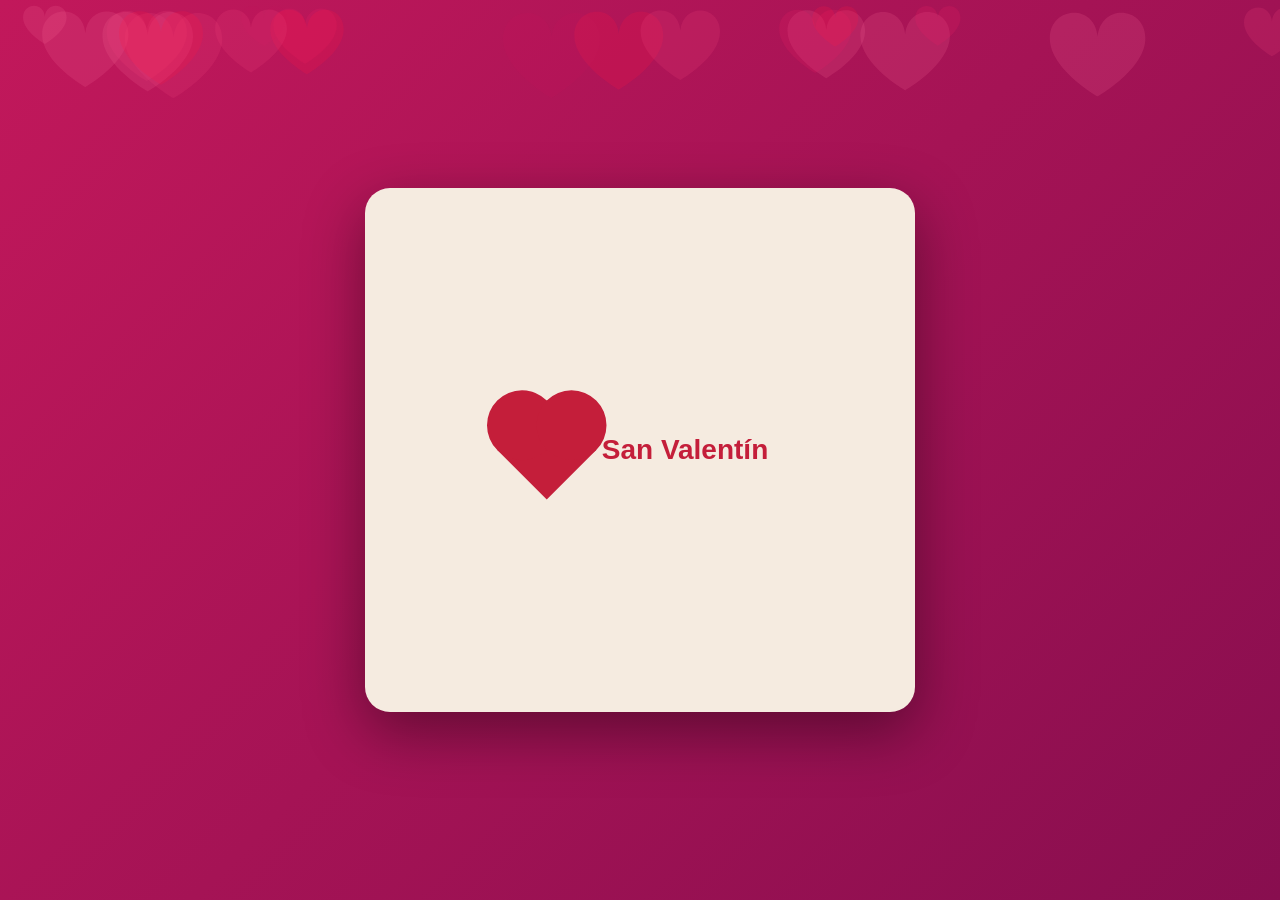
==== index.html @ b532ba20 "Add 3D scene: RegaloIzana.html" ====
<!DOCTYPE html>
<html lang="es">
<head>
    <meta charset="UTF-8">
    <meta name="viewport" content="width=device-width, initial-scale=1.0">
    <title>Para el amor de mi vida ❤️</title>
    <style>
        * {
            margin: 0;
            padding: 0;
            box-sizing: border-box;
        }

        body {
            font-family: 'Arial', sans-serif;
            background: linear-gradient(135deg, #c2185b 0%, #880e4f 100%);
            min-height: 100vh;
            display: flex;
            justify-content: center;
            align-items: center;
            overflow: hidden;
            position: relative;
        }

        /* Fondo con corazones flotantes */
        .background-hearts {
            position: fixed;
            top: 0;
            left: 0;
            width: 100%;
            height: 100%;
            pointer-events: none;
            z-index: 0;
            overflow: hidden;
        }

        .bg-heart {
            position: absolute;
            opacity: 0.2;
            animation: floatHeart 12s infinite ease-in-out;
        }

        @keyframes floatHeart {
            0% {
                transform: translateY(100vh) scale(0.5) rotate(0deg);
                opacity: 0;
            }
            10% {
                opacity: 0.2;
            }
            90% {
                opacity: 0.2;
            }
            100% {
                transform: translateY(-100px) scale(1.2) rotate(360deg);
                opacity: 0;
            }
        }

        .container {
            background: #f5ebe0;
            border-radius: 25px;
            padding: 40px;
            max-width: 550px;
            width: 90%;
            min-height: 500px;
            box-shadow: 0 20px 60px rgba(0, 0, 0, 0.4);
            position: relative;
            z-index: 1;
            display: flex;
            flex-direction: column;
        }

        /* Botón de inicio - HORIZONTAL con corazón de pie */
        .start-button {
            position: absolute;
            top: 50%;
            left: 50%;
            transform: translate(-50%, -50%);
            display: flex;
            flex-direction: row;
            align-items: center;
            gap: 20px;
            cursor: pointer;
            transition: all 0.3s ease;
            z-index: 10;
        }

        .start-button:hover {
            transform: translate(-50%, -50%) scale(1.1);
        }

        .start-button.hidden {
            opacity: 0;
            pointer-events: none;
            transform: translate(-50%, -50%) scale(0);
        }

        .start-heart {
            width: 70px;
            height: 70px;
            background: #c41e3a;
            position: relative;
            transform: rotate(45deg);
            animation: pulse 1.5s ease-in-out infinite;
        }

        .start-heart::before,
        .start-heart::after {
            content: "";
            width: 70px;
            height: 70px;
            background: #c41e3a;
            border-radius: 50%;
            position: absolute;
        }

        .start-heart::before {
            left: -35px;
        }

        .start-heart::after {
            top: -35px;
        }

        @keyframes pulse {
            0%, 100% {
                transform: rotate(45deg) scale(1);
            }
            50% {
                transform: rotate(45deg) scale(1.15);
            }
        }

        .start-text {
            font-size: 28px;
            color: #c41e3a;
            font-weight: bold;
            text-align: center;
        }

        /* Responsive para móviles */
        @media (max-width: 600px) {
            .container {
                padding: 30px 20px;
                min-height: 450px;
            }

            /* En móvil, poner el botón en vertical */
            .start-button {
                flex-direction: column;
                gap: 15px;
            }

            .start-heart {
                width: 60px;
                height: 60px;
            }

            .start-heart::before,
            .start-heart::after {
                width: 60px;
                height: 60px;
            }

            .start-heart::before {
                left: -30px;
            }

            .start-heart::after {
                top: -30px;
            }

            .start-text {
                font-size: 24px;
            }
        }

        /* Para pantallas muy pequeñas */
        @media (max-width: 400px) {
            .start-heart {
                width: 50px;
                height: 50px;
            }

            .start-heart::before,
            .start-heart::after {
                width: 50px;
                height: 50px;
            }

            .start-heart::before {
                left: -25px;
            }

            .start-heart::after {
                top: -25px;
            }

            .start-text {
                font-size: 22px;
            }
        }

        /* Contenido principal */
        .content {
            opacity: 0;
            pointer-events: none;
            transition: opacity 0.5s ease;
        }

        .content.visible {
            opacity: 1;
            pointer-events: auto;
        }

        .title {
            font-size: 20px;
            color: #5a4a42;
            margin-bottom: 15px;
            font-weight: normal;
            opacity: 0;
        }

        .title.show {
            animation: fadeIn 0.6s ease-in forwards;
        }

        .message-top {
            font-size: 15px;
            color: #5a4a42;
            line-height: 1.7;
            margin-bottom: 20px;
            min-height: 65px;
            opacity: 0;
        }

        .message-top.show {
            animation: fadeIn 0.6s ease-in forwards;
        }

        .typing-text-top {
            display: inline;
        }

        .tree-container {
            position: relative;
            width: 100%;
            height: 280px;
            display: flex;
            justify-content: center;
            align-items: flex-end;
            margin-bottom: 20px;
        }

        @media (max-width: 600px) {
            .tree-container {
                height: 240px;
            }
        }

        .trunk {
            width: 30px;
            height: 0;
            background: linear-gradient(to bottom, #8b6f47, #6b4423, #4a2f1a);
            position: absolute;
            bottom: 0;
            left: 50%;
            transform: translateX(-50%);
            border-radius: 0 0 3px 3px;
            clip-path: polygon(35% 0%, 65% 0%, 100% 100%, 0% 100%);
        }

        .trunk.grow {
            animation: growTrunk 2s ease-out forwards;
        }

        @keyframes growTrunk {
            0% {
                height: 0;
                width: 30px;
            }
            100% {
                height: 90px;
                width: 30px;
            }
        }

        .heart-tree {
            position: absolute;
            bottom: 90px;
            left: 50%;
            transform: translateX(-50%);
            width: 260px;
            height: 210px;
        }

        @media (max-width: 600px) {
            .heart-tree {
                width: 220px;
                height: 180px;
                bottom: 70px;
            }

            .trunk.grow {
                animation: growTrunkMobile 2s ease-out forwards;
            }

            @keyframes growTrunkMobile {
                0% {
                    height: 0;
                    width: 25px;
                }
                100% {
                    height: 70px;
                    width: 25px;
                }
            }
        }

        .heart {
            position: absolute;
            width: 8px;
            height: 8px;
            transform: rotate(-45deg);
            opacity: 0;
            border-radius: 1px;
        }

        .heart::before,
        .heart::after {
            content: "";
            position: absolute;
            width: 8px;
            height: 8px;
            border-radius: 50%;
        }

        .heart::before {
            left: -4px;
        }

        .heart::after {
            top: -4px;
        }

        .heart.pop {
            animation: popIn 0.3s cubic-bezier(0.175, 0.885, 0.32, 1.5) forwards;
        }

        @keyframes popIn {
            0% {
                opacity: 0;
                transform: rotate(-45deg) scale(0);
            }
            70% {
                transform: rotate(-45deg) scale(1.3);
            }
            100% {
                opacity: 1;
                transform: rotate(-45deg) scale(1);
            }
        }

        .falling-heart {
            animation: fall 3s cubic-bezier(0.25, 0.46, 0.45, 0.94) forwards, 
                       swing 2s cubic-bezier(0.42, 0, 0.58, 1) infinite,
                       rotate 3s linear infinite;
            pointer-events: none;
            z-index: 5;
        }

        @keyframes fall {
            0% {
                opacity: 1;
                transform: translateY(0) translateX(0);
            }
            100% {
                transform: translateY(350px) translateX(-50px);
                opacity: 0;
            }
        }

        @keyframes swing {
            0%, 100% {
                transform: translateX(-10px);
            }
            50% {
                transform: translateX(35px);
            }
        }

        @keyframes rotate {
            0% {
                transform: rotate(-45deg);
            }
            100% {
                transform: rotate(315deg);
            }
        }

        .counter {
            font-size: 14px;
            color: #5a4a42;
            margin: 10px 0 0 0;
            line-height: 1.5;
            opacity: 0;
        }

        .counter.show {
            animation: fadeIn 0.6s ease-in forwards;
        }

        .counter-time {
            font-weight: normal;
            display: block;
        }

        .ground {
            position: absolute;
            bottom: 0;
            left: 0;
            right: 0;
            height: 2px;
            background: #5a4a42;
        }

        .cursor {
            display: inline-block;
            width: 2px;
            height: 1em;
            background: #5a4a42;
            margin-left: 2px;
            animation: blink 0.8s infinite;
        }

        @keyframes blink {
            0%, 49% {
                opacity: 1;
            }
            50%, 100% {
                opacity: 0;
            }
        }

        @keyframes fadeIn {
            from {
                opacity: 0;
            }
            to {
                opacity: 1;
            }
        }
    </style>
</head>
<body>
    <div class="background-hearts" id="bgHearts"></div>
    
    <div class="container">
        <!-- Botón de inicio -->
        <div class="start-button" id="startButton">
            <div class="start-heart"></div>
            <div class="start-text">San Valentín</div>
        </div>

        <!-- Contenido principal -->
        <div class="content" id="mainContent">
            <div class="title" id="title">Para el amor de mi vida:</div>
            
            <div class="message-top" id="messageTop">
                <span class="typing-text-top" id="typingTextTop"></span>
            </div>
            
            <div class="tree-container">
                <div class="trunk" id="trunk"></div>
                <div class="heart-tree" id="heartTree"></div>
                <div class="ground"></div>
            </div>

            <div class="counter" id="counter">
                Mi amor por ti comenzó hace...<br>
                <span class="counter-time" id="timeCounter"></span>
            </div>
        </div>
    </div>

    <script>
        let animationStarted = false;

        // Botón de inicio
        document.getElementById('startButton').addEventListener('click', function() {
            this.classList.add('hidden');
            document.getElementById('mainContent').classList.add('visible');
            
            if (!animationStarted) {
                animationStarted = true;
                setTimeout(() => {
                    startAllAnimations();
                }, 500);
            }
        });

        // Crear corazones de fondo
        function createBackgroundHearts() {
            const container = document.getElementById('bgHearts');
            const colors = ['#ff1744', '#f06292', '#ec407a', '#e91e63', '#c2185b'];
            
            for (let i = 0; i < 20; i++) {
                const heart = document.createElementNS('http://www.w3.org/2000/svg', 'svg');
                heart.setAttribute('viewBox', '0 0 32 32');
                heart.setAttribute('class', 'bg-heart');
                heart.style.width = Math.random() * 80 + 40 + 'px';
                heart.style.left = Math.random() * 100 + '%';
                heart.style.animationDelay = Math.random() * 12 + 's';
                heart.style.animationDuration = Math.random() * 8 + 8 + 's';
                
                const path = document.createElementNS('http://www.w3.org/2000/svg', 'path');
                path.setAttribute('d', 'M16,28.261c0,0-14-7.926-14-17.046c0-9.356,13.159-10.399,14-0.454c1.011-9.938,14-8.903,14,0.454C30,20.335,16,28.261,16,28.261z');
                path.setAttribute('fill', colors[Math.floor(Math.random() * colors.length)]);
                
                heart.appendChild(path);
                container.appendChild(heart);
            }
        }

        // Colores variados para los corazones
        const heartColors = [
            '#d32f2f', '#e53935', '#f44336', '#ef5350', '#e57373',
            '#c62828', '#b71c1c', '#ff1744', '#ff5252', '#ff8a80',
            '#d81b60', '#c2185b', '#ad1457', '#880e4f', '#e91e63',
            '#f06292', '#f48fb1', '#ff4081', '#ff80ab', '#ec407a',
            '#f50057', '#c51162', '#ff6b9d', '#ff8fab', '#ffa7c4'
        ];

        // Generar posiciones para formar un corazón denso y perfecto
        function generateHeartPositions() {
            const positions = [];
            const isMobile = window.innerWidth <= 600;
            const centerX = isMobile ? 110 : 130;
            const centerY = isMobile ? 100 : 120;
            const scale = isMobile ? 4.5 : 5.5;
            
            // Generar corazones en forma de corazón matemático - TRIPLE DENSIDAD
            for (let angle = 0; angle < Math.PI * 2; angle += 0.05) {
                const t = angle;
                const x = 16 * Math.pow(Math.sin(t), 3);
                const y = -(13 * Math.cos(t) - 5 * Math.cos(2*t) - 2 * Math.cos(3*t) - Math.cos(4*t));
                
                positions.push({
                    x: centerX + x * scale,
                    y: centerY + y * scale
                });
                
                positions.push({
                    x: centerX + x * scale + (Math.random() - 0.5) * 6,
                    y: centerY + y * scale + (Math.random() - 0.5) * 6
                });
                
                positions.push({
                    x: centerX + x * scale + (Math.random() - 0.5) * 10,
                    y: centerY + y * scale + (Math.random() - 0.5) * 10
                });
            }
            
            const gridStep = isMobile ? 4.5 : 4;
            const rangeY = isMobile ? [-65, 80] : [-75, 90];
            const rangeX = isMobile ? [-75, 75] : [-85, 85];
            
            // Rellenar COMPLETAMENTE el interior del corazón
            for (let y = rangeY[0]; y < rangeY[1]; y += gridStep) {
                for (let x = rangeX[0]; x < rangeX[1]; x += gridStep) {
                    const t = Math.atan2(-y, x);
                    const hx = 16 * Math.pow(Math.sin(t), 3);
                    const hy = -(13 * Math.cos(t) - 5 * Math.cos(2*t) - 2 * Math.cos(3*t) - Math.cos(4*t));
                    const dist = Math.sqrt(Math.pow(x - hx * scale, 2) + Math.pow(y - hy * scale, 2));
                    
                    if (dist < 15) {
                        positions.push({
                            x: centerX + x,
                            y: centerY + y
                        });
                        
                        if (Math.random() > 0.4) {
                            positions.push({
                                x: centerX + x + (Math.random() - 0.5) * 3,
                                y: centerY + y + (Math.random() - 0.5) * 3
                            });
                        }
                    }
                }
            }
            
            // Capa adicional para eliminar espacios blancos
            const extraRangeY = isMobile ? [-60, 75] : [-70, 85];
            const extraRangeX = isMobile ? [-70, 70] : [-80, 80];
            
            for (let y = extraRangeY[0]; y < extraRangeY[1]; y += 5) {
                for (let x = extraRangeX[0]; x < extraRangeX[1]; x += 5) {
                    const t = Math.atan2(-y, x);
                    const hx = 16 * Math.pow(Math.sin(t), 3);
                    const hy = -(13 * Math.cos(t) - 5 * Math.cos(2*t) - 2 * Math.cos(3*t) - Math.cos(4*t));
                    const dist = Math.sqrt(Math.pow(x - hx * scale, 2) + Math.pow(y - hy * scale, 2));
                    
                    if (dist < 12) {
                        positions.push({
                            x: centerX + x + Math.random() * 2,
                            y: centerY + y + Math.random() * 2
                        });
                    }
                }
            }
            
            return positions;
        }

        // Crear el árbol de corazones
        function createHeartTree() {
            const tree = document.getElementById('heartTree');
            const hearts = [];
            const positions = generateHeartPositions();

            positions.forEach((pos, index) => {
                setTimeout(() => {
                    const heart = document.createElement('div');
                    heart.className = 'heart pop';
                    const color = heartColors[Math.floor(Math.random() * heartColors.length)];
                    heart.style.left = pos.x + 'px';
                    heart.style.top = pos.y + 'px';
                    heart.style.background = color;
                    
                    const styleId = 'heart-style-' + index;
                    const style = document.createElement('style');
                    style.id = styleId;
                    style.textContent = `
                        .heart:nth-child(${index + 1})::before,
                        .heart:nth-child(${index + 1})::after {
                            background: ${color};
                        }
                    `;
                    document.head.appendChild(style);
                    
                    tree.appendChild(heart);
                    hearts.push({ element: heart, color: color, x: pos.x, y: pos.y });
                }, 2000 + (index * 2));
            });

            // Hacer que los corazones caigan - MÁS FRECUENTE Y FLUIDO
            setTimeout(() => {
                setInterval(() => {
                    if (hearts.length > 0) {
                        const numFalling = Math.floor(Math.random() * 2) + 2;
                        
                        for (let i = 0; i < numFalling; i++) {
                            const randomIndex = Math.floor(Math.random() * hearts.length);
                            const originalHeart = hearts[randomIndex];
                            
                            const fallingHeart = document.createElement('div');
                            fallingHeart.className = 'heart falling-heart';
                            fallingHeart.style.left = originalHeart.x + 'px';
                            fallingHeart.style.top = originalHeart.y + 'px';
                            fallingHeart.style.background = originalHeart.color;
                            // Añadir variación en la duración para más naturalidad
                            fallingHeart.style.animationDuration = `${2.5 + Math.random() * 1}s, ${1.5 + Math.random() * 1}s, ${2.5 + Math.random() * 1}s`;
                            
                            const styleId = 'falling-' + Date.now() + '-' + Math.random();
                            const style = document.createElement('style');
                            style.id = styleId;
                            style.textContent = `
                                .falling-heart::before,
                                .falling-heart::after {
                                    background: ${originalHeart.color};
                                }
                            `;
                            document.head.appendChild(style);
                            
                            tree.appendChild(fallingHeart);
                            
                            setTimeout(() => {
                                fallingHeart.remove();
                                const styleEl = document.getElementById(styleId);
                                if (styleEl) styleEl.remove();
                            }, 3500);
                        }
                    }
                }, 200);
            }, 6000);
        }

        // Contador de tiempo
        function updateCounter() {
            const startDate = new Date('2025-09-01T00:00:00');
            const now = new Date();
            const diff = now - startDate;

            const days = Math.floor(diff / (1000 * 60 * 60 * 24));
            const hours = Math.floor((diff % (1000 * 60 * 60 * 24)) / (1000 * 60 * 60));
            const minutes = Math.floor((diff % (1000 * 60 * 60)) / (1000 * 60));
            const seconds = Math.floor((diff % (1000 * 60)) / 1000);

            document.getElementById('timeCounter').textContent = 
                `${days} días ${hours} horas ${minutes} minutos ${seconds} segundos`;
        }

        // Efecto de escritura más rápido
        function typeWriterTop() {
            const text = "Si pudiera elegir un lugar seguro, sería a tu lado.\n\nCuanto más tiempo estoy contigo, más te amo.";
            let index = 0;
            const element = document.getElementById('typingTextTop');
            const cursor = document.createElement('span');
            cursor.className = 'cursor';
            
            function type() {
                if (index < text.length) {
                    if (text.charAt(index) === '\n') {
                        element.innerHTML += '<br>';
                    } else {
                        const currentText = element.textContent;
                        element.textContent = currentText + text.charAt(index);
                    }
                    index++;
                    setTimeout(type, 30);
                } else {
                    cursor.remove();
                }
            }
            
            element.appendChild(cursor);
            setTimeout(type, 300);
        }

        // Iniciar todas las animaciones en orden - TIEMPOS REDUCIDOS
        function startAllAnimations() {
            // 1. Crecer el tronco
            document.getElementById('trunk').classList.add('grow');
            
            // 2. Crear el árbol de corazones
            setTimeout(() => {
                createHeartTree();
            }, 500);
            
            // 3. Mostrar título y mensaje después del árbol
            setTimeout(() => {
                document.getElementById('title').classList.add('show');
                document.getElementById('messageTop').classList.add('show');
                typeWriterTop();
            }, 6000);
            
            // 4. Mostrar contador
            setTimeout(() => {
                document.getElementById('counter').classList.add('show');
                updateCounter();
                setInterval(updateCounter, 1000);
            }, 7000);
        }

        // Inicializar
        window.addEventListener('load', () => {
            createBackgroundHearts();
        });
    </script>
</body>
</html>
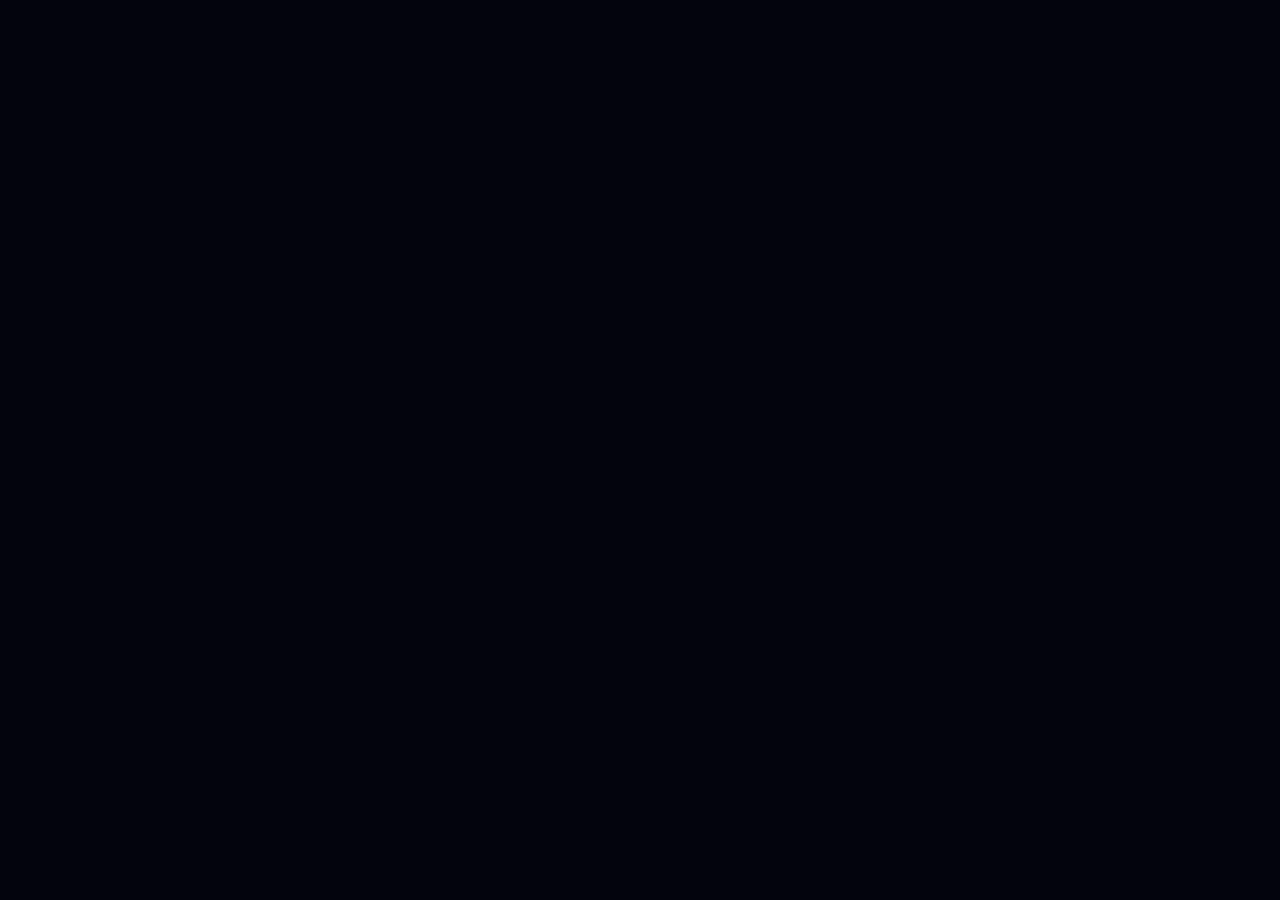
==== commit 85c5904f: "Rename Index.html to index.htmlad ad" ====
--- a/index.html
+++ b/index.html
@@ -1,762 +1,407 @@
 <!DOCTYPE html>
 <html lang="es">
 <head>
-    <meta charset="UTF-8">
-    <meta name="viewport" content="width=device-width, initial-scale=1.0">
-    <title>Para el amor de mi vida ❤️</title>
-    <style>
-        * {
-            margin: 0;
-            padding: 0;
-            box-sizing: border-box;
-        }
-
-        body {
-            font-family: 'Arial', sans-serif;
-            background: linear-gradient(135deg, #c2185b 0%, #880e4f 100%);
-            min-height: 100vh;
-            display: flex;
-            justify-content: center;
-            align-items: center;
-            overflow: hidden;
-            position: relative;
-        }
-
-        /* Fondo con corazones flotantes */
-        .background-hearts {
-            position: fixed;
-            top: 0;
-            left: 0;
-            width: 100%;
-            height: 100%;
-            pointer-events: none;
-            z-index: 0;
-            overflow: hidden;
-        }
-
-        .bg-heart {
-            position: absolute;
-            opacity: 0.2;
-            animation: floatHeart 12s infinite ease-in-out;
-        }
-
-        @keyframes floatHeart {
-            0% {
-                transform: translateY(100vh) scale(0.5) rotate(0deg);
-                opacity: 0;
-            }
-            10% {
-                opacity: 0.2;
-            }
-            90% {
-                opacity: 0.2;
-            }
-            100% {
-                transform: translateY(-100px) scale(1.2) rotate(360deg);
-                opacity: 0;
-            }
-        }
-
-        .container {
-            background: #f5ebe0;
-            border-radius: 25px;
-            padding: 40px;
-            max-width: 550px;
-            width: 90%;
-            min-height: 500px;
-            box-shadow: 0 20px 60px rgba(0, 0, 0, 0.4);
-            position: relative;
-            z-index: 1;
-            display: flex;
-            flex-direction: column;
-        }
-
-        /* Botón de inicio - HORIZONTAL con corazón de pie */
-        .start-button {
-            position: absolute;
-            top: 50%;
-            left: 50%;
-            transform: translate(-50%, -50%);
-            display: flex;
-            flex-direction: row;
-            align-items: center;
-            gap: 20px;
-            cursor: pointer;
-            transition: all 0.3s ease;
-            z-index: 10;
-        }
-
-        .start-button:hover {
-            transform: translate(-50%, -50%) scale(1.1);
-        }
-
-        .start-button.hidden {
-            opacity: 0;
-            pointer-events: none;
-            transform: translate(-50%, -50%) scale(0);
-        }
-
-        .start-heart {
-            width: 70px;
-            height: 70px;
-            background: #c41e3a;
-            position: relative;
-            transform: rotate(45deg);
-            animation: pulse 1.5s ease-in-out infinite;
-        }
-
-        .start-heart::before,
-        .start-heart::after {
-            content: "";
-            width: 70px;
-            height: 70px;
-            background: #c41e3a;
-            border-radius: 50%;
-            position: absolute;
-        }
-
-        .start-heart::before {
-            left: -35px;
-        }
-
-        .start-heart::after {
-            top: -35px;
-        }
-
-        @keyframes pulse {
-            0%, 100% {
-                transform: rotate(45deg) scale(1);
-            }
-            50% {
-                transform: rotate(45deg) scale(1.15);
-            }
-        }
-
-        .start-text {
-            font-size: 28px;
-            color: #c41e3a;
-            font-weight: bold;
-            text-align: center;
-        }
-
-        /* Responsive para móviles */
-        @media (max-width: 600px) {
-            .container {
-                padding: 30px 20px;
-                min-height: 450px;
-            }
-
-            /* En móvil, poner el botón en vertical */
-            .start-button {
-                flex-direction: column;
-                gap: 15px;
-            }
-
-            .start-heart {
-                width: 60px;
-                height: 60px;
-            }
-
-            .start-heart::before,
-            .start-heart::after {
-                width: 60px;
-                height: 60px;
-            }
-
-            .start-heart::before {
-                left: -30px;
-            }
-
-            .start-heart::after {
-                top: -30px;
-            }
-
-            .start-text {
-                font-size: 24px;
-            }
-        }
-
-        /* Para pantallas muy pequeñas */
-        @media (max-width: 400px) {
-            .start-heart {
-                width: 50px;
-                height: 50px;
-            }
-
-            .start-heart::before,
-            .start-heart::after {
-                width: 50px;
-                height: 50px;
-            }
-
-            .start-heart::before {
-                left: -25px;
-            }
-
-            .start-heart::after {
-                top: -25px;
-            }
-
-            .start-text {
-                font-size: 22px;
-            }
-        }
-
-        /* Contenido principal */
-        .content {
-            opacity: 0;
-            pointer-events: none;
-            transition: opacity 0.5s ease;
-        }
-
-        .content.visible {
-            opacity: 1;
-            pointer-events: auto;
-        }
-
-        .title {
-            font-size: 20px;
-            color: #5a4a42;
-            margin-bottom: 15px;
-            font-weight: normal;
-            opacity: 0;
-        }
-
-        .title.show {
-            animation: fadeIn 0.6s ease-in forwards;
-        }
-
-        .message-top {
-            font-size: 15px;
-            color: #5a4a42;
-            line-height: 1.7;
-            margin-bottom: 20px;
-            min-height: 65px;
-            opacity: 0;
-        }
-
-        .message-top.show {
-            animation: fadeIn 0.6s ease-in forwards;
-        }
-
-        .typing-text-top {
-            display: inline;
-        }
-
-        .tree-container {
-            position: relative;
-            width: 100%;
-            height: 280px;
-            display: flex;
-            justify-content: center;
-            align-items: flex-end;
-            margin-bottom: 20px;
-        }
-
-        @media (max-width: 600px) {
-            .tree-container {
-                height: 240px;
-            }
-        }
-
-        .trunk {
-            width: 30px;
-            height: 0;
-            background: linear-gradient(to bottom, #8b6f47, #6b4423, #4a2f1a);
-            position: absolute;
-            bottom: 0;
-            left: 50%;
-            transform: translateX(-50%);
-            border-radius: 0 0 3px 3px;
-            clip-path: polygon(35% 0%, 65% 0%, 100% 100%, 0% 100%);
-        }
-
-        .trunk.grow {
-            animation: growTrunk 2s ease-out forwards;
-        }
-
-        @keyframes growTrunk {
-            0% {
-                height: 0;
-                width: 30px;
-            }
-            100% {
-                height: 90px;
-                width: 30px;
-            }
-        }
-
-        .heart-tree {
-            position: absolute;
-            bottom: 90px;
-            left: 50%;
-            transform: translateX(-50%);
-            width: 260px;
-            height: 210px;
-        }
-
-        @media (max-width: 600px) {
-            .heart-tree {
-                width: 220px;
-                height: 180px;
-                bottom: 70px;
-            }
-
-            .trunk.grow {
-                animation: growTrunkMobile 2s ease-out forwards;
-            }
-
-            @keyframes growTrunkMobile {
-                0% {
-                    height: 0;
-                    width: 25px;
-                }
-                100% {
-                    height: 70px;
-                    width: 25px;
-                }
-            }
-        }
-
-        .heart {
-            position: absolute;
-            width: 8px;
-            height: 8px;
-            transform: rotate(-45deg);
-            opacity: 0;
-            border-radius: 1px;
-        }
-
-        .heart::before,
-        .heart::after {
-            content: "";
-            position: absolute;
-            width: 8px;
-            height: 8px;
-            border-radius: 50%;
-        }
-
-        .heart::before {
-            left: -4px;
-        }
-
-        .heart::after {
-            top: -4px;
-        }
-
-        .heart.pop {
-            animation: popIn 0.3s cubic-bezier(0.175, 0.885, 0.32, 1.5) forwards;
-        }
-
-        @keyframes popIn {
-            0% {
-                opacity: 0;
-                transform: rotate(-45deg) scale(0);
-            }
-            70% {
-                transform: rotate(-45deg) scale(1.3);
-            }
-            100% {
-                opacity: 1;
-                transform: rotate(-45deg) scale(1);
-            }
-        }
-
-        .falling-heart {
-            animation: fall 3s cubic-bezier(0.25, 0.46, 0.45, 0.94) forwards, 
-                       swing 2s cubic-bezier(0.42, 0, 0.58, 1) infinite,
-                       rotate 3s linear infinite;
-            pointer-events: none;
-            z-index: 5;
-        }
-
-        @keyframes fall {
-            0% {
-                opacity: 1;
-                transform: translateY(0) translateX(0);
-            }
-            100% {
-                transform: translateY(350px) translateX(-50px);
-                opacity: 0;
-            }
-        }
-
-        @keyframes swing {
-            0%, 100% {
-                transform: translateX(-10px);
-            }
-            50% {
-                transform: translateX(35px);
-            }
-        }
-
-        @keyframes rotate {
-            0% {
-                transform: rotate(-45deg);
-            }
-            100% {
-                transform: rotate(315deg);
-            }
-        }
-
-        .counter {
-            font-size: 14px;
-            color: #5a4a42;
-            margin: 10px 0 0 0;
-            line-height: 1.5;
-            opacity: 0;
-        }
-
-        .counter.show {
-            animation: fadeIn 0.6s ease-in forwards;
-        }
-
-        .counter-time {
-            font-weight: normal;
-            display: block;
-        }
-
-        .ground {
-            position: absolute;
-            bottom: 0;
-            left: 0;
-            right: 0;
-            height: 2px;
-            background: #5a4a42;
-        }
-
-        .cursor {
-            display: inline-block;
-            width: 2px;
-            height: 1em;
-            background: #5a4a42;
-            margin-left: 2px;
-            animation: blink 0.8s infinite;
-        }
-
-        @keyframes blink {
-            0%, 49% {
-                opacity: 1;
-            }
-            50%, 100% {
-                opacity: 0;
-            }
-        }
-
-        @keyframes fadeIn {
-            from {
-                opacity: 0;
-            }
-            to {
-                opacity: 1;
-            }
-        }
-    </style>
+<meta charset="UTF-8">
+<meta name="viewport" content="width=device-width, initial-scale=1, viewport-fit=cover">
+<title>Mi Universo Entero</title>
+<link rel="preconnect" href="https://fonts.googleapis.com">
+<link href="https://fonts.googleapis.com/css2?family=Playfair+Display:wght@600;700&family=Poppins:wght@300;400;500&display=swap" rel="stylesheet">
+<style>
+  :root{
+    --gold:#f5d98b; --pink:#ff7ac8; --cyan:#7ae8ff; --purple:#b58cff;
+    padding-top: env(safe-area-inset-top,0px);
+    padding-bottom: env(safe-area-inset-bottom,0px);
+  }
+  *{box-sizing:border-box;margin:0;padding:0;}
+  html,body{height:100%;background:#03040d;overflow:hidden;font-family:'Poppins',sans-serif;}
+  canvas{display:block;touch-action:none;}
+  #ui{
+    position:fixed;inset:0;pointer-events:none;z-index:10;
+    display:flex;flex-direction:column;align-items:center;justify-content:flex-start;
+    padding-top:calc(6vh + env(safe-area-inset-top,0px));text-align:center;
+  }
+  #titulo{
+    font-family:'Playfair Display',serif;font-weight:700;color:var(--gold);
+    font-size:clamp(1.8rem,5vw,3.2rem);text-shadow:0 0 18px rgba(245,217,139,.6),0 0 40px rgba(255,122,200,.3);
+    opacity:0;letter-spacing:1px;
+  }
+  #dedicatoria{
+    max-width:600px;margin-top:14px;color:#e8e3ff;font-weight:300;
+    font-size:clamp(.9rem,2.2vw,1.15rem);line-height:1.6;opacity:0;padding:0 20px;
+    text-shadow:0 0 10px rgba(181,140,255,.5);
+  }
+  #hint{
+    position:fixed;bottom:calc(4vh + env(safe-area-inset-bottom,0px));left:50%;transform:translateX(-50%);
+    color:#cfc9f5;font-size:.85rem;letter-spacing:.5px;opacity:0;z-index:10;
+  }
+  /* (player removed) */
+  /* Lightbox */
+  #lightbox{
+    position:fixed;inset:0;z-index:30;display:none;align-items:center;justify-content:center;
+    background:rgba(3,4,13,.75);backdrop-filter:blur(6px);
+  }
+  #lb-card{
+    max-width:min(80vw,420px);background:rgba(24,18,45,.85);border:1px solid rgba(245,217,139,.4);
+    border-radius:18px;padding:20px;text-align:center;box-shadow:0 0 40px rgba(181,140,255,.5);
+  }
+  #lb-card img{width:100%;border-radius:12px;display:block;margin-bottom:14px;}
+  #lb-card p{color:#f0ecff;font-size:.95rem;line-height:1.5;}
+  #lb-close{margin-top:14px;background:none;border:1px solid var(--gold);color:var(--gold);
+    padding:6px 18px;border-radius:20px;cursor:pointer;font-family:'Poppins',sans-serif;}
+</style>
 </head>
 <body>
-    <div class="background-hearts" id="bgHearts"></div>
-    
-    <div class="container">
-        <!-- Botón de inicio -->
-        <div class="start-button" id="startButton">
-            <div class="start-heart"></div>
-            <div class="start-text">San Valentín</div>
-        </div>
-
-        <!-- Contenido principal -->
-        <div class="content" id="mainContent">
-            <div class="title" id="title">Para el amor de mi vida:</div>
-            
-            <div class="message-top" id="messageTop">
-                <span class="typing-text-top" id="typingTextTop"></span>
-            </div>
-            
-            <div class="tree-container">
-                <div class="trunk" id="trunk"></div>
-                <div class="heart-tree" id="heartTree"></div>
-                <div class="ground"></div>
-            </div>
-
-            <div class="counter" id="counter">
-                Mi amor por ti comenzó hace...<br>
-                <span class="counter-time" id="timeCounter"></span>
-            </div>
-        </div>
-    </div>
-
-    <script>
-        let animationStarted = false;
-
-        // Botón de inicio
-        document.getElementById('startButton').addEventListener('click', function() {
-            this.classList.add('hidden');
-            document.getElementById('mainContent').classList.add('visible');
-            
-            if (!animationStarted) {
-                animationStarted = true;
-                setTimeout(() => {
-                    startAllAnimations();
-                }, 500);
-            }
-        });
-
-        // Crear corazones de fondo
-        function createBackgroundHearts() {
-            const container = document.getElementById('bgHearts');
-            const colors = ['#ff1744', '#f06292', '#ec407a', '#e91e63', '#c2185b'];
-            
-            for (let i = 0; i < 20; i++) {
-                const heart = document.createElementNS('http://www.w3.org/2000/svg', 'svg');
-                heart.setAttribute('viewBox', '0 0 32 32');
-                heart.setAttribute('class', 'bg-heart');
-                heart.style.width = Math.random() * 80 + 40 + 'px';
-                heart.style.left = Math.random() * 100 + '%';
-                heart.style.animationDelay = Math.random() * 12 + 's';
-                heart.style.animationDuration = Math.random() * 8 + 8 + 's';
-                
-                const path = document.createElementNS('http://www.w3.org/2000/svg', 'path');
-                path.setAttribute('d', 'M16,28.261c0,0-14-7.926-14-17.046c0-9.356,13.159-10.399,14-0.454c1.011-9.938,14-8.903,14,0.454C30,20.335,16,28.261,16,28.261z');
-                path.setAttribute('fill', colors[Math.floor(Math.random() * colors.length)]);
-                
-                heart.appendChild(path);
-                container.appendChild(heart);
-            }
-        }
-
-        // Colores variados para los corazones
-        const heartColors = [
-            '#d32f2f', '#e53935', '#f44336', '#ef5350', '#e57373',
-            '#c62828', '#b71c1c', '#ff1744', '#ff5252', '#ff8a80',
-            '#d81b60', '#c2185b', '#ad1457', '#880e4f', '#e91e63',
-            '#f06292', '#f48fb1', '#ff4081', '#ff80ab', '#ec407a',
-            '#f50057', '#c51162', '#ff6b9d', '#ff8fab', '#ffa7c4'
-        ];
-
-        // Generar posiciones para formar un corazón denso y perfecto
-        function generateHeartPositions() {
-            const positions = [];
-            const isMobile = window.innerWidth <= 600;
-            const centerX = isMobile ? 110 : 130;
-            const centerY = isMobile ? 100 : 120;
-            const scale = isMobile ? 4.5 : 5.5;
-            
-            // Generar corazones en forma de corazón matemático - TRIPLE DENSIDAD
-            for (let angle = 0; angle < Math.PI * 2; angle += 0.05) {
-                const t = angle;
-                const x = 16 * Math.pow(Math.sin(t), 3);
-                const y = -(13 * Math.cos(t) - 5 * Math.cos(2*t) - 2 * Math.cos(3*t) - Math.cos(4*t));
-                
-                positions.push({
-                    x: centerX + x * scale,
-                    y: centerY + y * scale
-                });
-                
-                positions.push({
-                    x: centerX + x * scale + (Math.random() - 0.5) * 6,
-                    y: centerY + y * scale + (Math.random() - 0.5) * 6
-                });
-                
-                positions.push({
-                    x: centerX + x * scale + (Math.random() - 0.5) * 10,
-                    y: centerY + y * scale + (Math.random() - 0.5) * 10
-                });
-            }
-            
-            const gridStep = isMobile ? 4.5 : 4;
-            const rangeY = isMobile ? [-65, 80] : [-75, 90];
-            const rangeX = isMobile ? [-75, 75] : [-85, 85];
-            
-            // Rellenar COMPLETAMENTE el interior del corazón
-            for (let y = rangeY[0]; y < rangeY[1]; y += gridStep) {
-                for (let x = rangeX[0]; x < rangeX[1]; x += gridStep) {
-                    const t = Math.atan2(-y, x);
-                    const hx = 16 * Math.pow(Math.sin(t), 3);
-                    const hy = -(13 * Math.cos(t) - 5 * Math.cos(2*t) - 2 * Math.cos(3*t) - Math.cos(4*t));
-                    const dist = Math.sqrt(Math.pow(x - hx * scale, 2) + Math.pow(y - hy * scale, 2));
-                    
-                    if (dist < 15) {
-                        positions.push({
-                            x: centerX + x,
-                            y: centerY + y
-                        });
-                        
-                        if (Math.random() > 0.4) {
-                            positions.push({
-                                x: centerX + x + (Math.random() - 0.5) * 3,
-                                y: centerY + y + (Math.random() - 0.5) * 3
-                            });
-                        }
-                    }
-                }
-            }
-            
-            // Capa adicional para eliminar espacios blancos
-            const extraRangeY = isMobile ? [-60, 75] : [-70, 85];
-            const extraRangeX = isMobile ? [-70, 70] : [-80, 80];
-            
-            for (let y = extraRangeY[0]; y < extraRangeY[1]; y += 5) {
-                for (let x = extraRangeX[0]; x < extraRangeX[1]; x += 5) {
-                    const t = Math.atan2(-y, x);
-                    const hx = 16 * Math.pow(Math.sin(t), 3);
-                    const hy = -(13 * Math.cos(t) - 5 * Math.cos(2*t) - 2 * Math.cos(3*t) - Math.cos(4*t));
-                    const dist = Math.sqrt(Math.pow(x - hx * scale, 2) + Math.pow(y - hy * scale, 2));
-                    
-                    if (dist < 12) {
-                        positions.push({
-                            x: centerX + x + Math.random() * 2,
-                            y: centerY + y + Math.random() * 2
-                        });
-                    }
-                }
-            }
-            
-            return positions;
-        }
-
-        // Crear el árbol de corazones
-        function createHeartTree() {
-            const tree = document.getElementById('heartTree');
-            const hearts = [];
-            const positions = generateHeartPositions();
-
-            positions.forEach((pos, index) => {
-                setTimeout(() => {
-                    const heart = document.createElement('div');
-                    heart.className = 'heart pop';
-                    const color = heartColors[Math.floor(Math.random() * heartColors.length)];
-                    heart.style.left = pos.x + 'px';
-                    heart.style.top = pos.y + 'px';
-                    heart.style.background = color;
-                    
-                    const styleId = 'heart-style-' + index;
-                    const style = document.createElement('style');
-                    style.id = styleId;
-                    style.textContent = `
-                        .heart:nth-child(${index + 1})::before,
-                        .heart:nth-child(${index + 1})::after {
-                            background: ${color};
-                        }
-                    `;
-                    document.head.appendChild(style);
-                    
-                    tree.appendChild(heart);
-                    hearts.push({ element: heart, color: color, x: pos.x, y: pos.y });
-                }, 2000 + (index * 2));
-            });
-
-            // Hacer que los corazones caigan - MÁS FRECUENTE Y FLUIDO
-            setTimeout(() => {
-                setInterval(() => {
-                    if (hearts.length > 0) {
-                        const numFalling = Math.floor(Math.random() * 2) + 2;
-                        
-                        for (let i = 0; i < numFalling; i++) {
-                            const randomIndex = Math.floor(Math.random() * hearts.length);
-                            const originalHeart = hearts[randomIndex];
-                            
-                            const fallingHeart = document.createElement('div');
-                            fallingHeart.className = 'heart falling-heart';
-                            fallingHeart.style.left = originalHeart.x + 'px';
-                            fallingHeart.style.top = originalHeart.y + 'px';
-                            fallingHeart.style.background = originalHeart.color;
-                            // Añadir variación en la duración para más naturalidad
-                            fallingHeart.style.animationDuration = `${2.5 + Math.random() * 1}s, ${1.5 + Math.random() * 1}s, ${2.5 + Math.random() * 1}s`;
-                            
-                            const styleId = 'falling-' + Date.now() + '-' + Math.random();
-                            const style = document.createElement('style');
-                            style.id = styleId;
-                            style.textContent = `
-                                .falling-heart::before,
-                                .falling-heart::after {
-                                    background: ${originalHeart.color};
-                                }
-                            `;
-                            document.head.appendChild(style);
-                            
-                            tree.appendChild(fallingHeart);
-                            
-                            setTimeout(() => {
-                                fallingHeart.remove();
-                                const styleEl = document.getElementById(styleId);
-                                if (styleEl) styleEl.remove();
-                            }, 3500);
-                        }
-                    }
-                }, 200);
-            }, 6000);
-        }
-
-        // Contador de tiempo
-        function updateCounter() {
-            const startDate = new Date('2025-09-01T00:00:00');
-            const now = new Date();
-            const diff = now - startDate;
-
-            const days = Math.floor(diff / (1000 * 60 * 60 * 24));
-            const hours = Math.floor((diff % (1000 * 60 * 60 * 24)) / (1000 * 60 * 60));
-            const minutes = Math.floor((diff % (1000 * 60 * 60)) / (1000 * 60));
-            const seconds = Math.floor((diff % (1000 * 60)) / 1000);
-
-            document.getElementById('timeCounter').textContent = 
-                `${days} días ${hours} horas ${minutes} minutos ${seconds} segundos`;
-        }
-
-        // Efecto de escritura más rápido
-        function typeWriterTop() {
-            const text = "Si pudiera elegir un lugar seguro, sería a tu lado.\n\nCuanto más tiempo estoy contigo, más te amo.";
-            let index = 0;
-            const element = document.getElementById('typingTextTop');
-            const cursor = document.createElement('span');
-            cursor.className = 'cursor';
-            
-            function type() {
-                if (index < text.length) {
-                    if (text.charAt(index) === '\n') {
-                        element.innerHTML += '<br>';
-                    } else {
-                        const currentText = element.textContent;
-                        element.textContent = currentText + text.charAt(index);
-                    }
-                    index++;
-                    setTimeout(type, 30);
-                } else {
-                    cursor.remove();
-                }
-            }
-            
-            element.appendChild(cursor);
-            setTimeout(type, 300);
-        }
-
-        // Iniciar todas las animaciones en orden - TIEMPOS REDUCIDOS
-        function startAllAnimations() {
-            // 1. Crecer el tronco
-            document.getElementById('trunk').classList.add('grow');
-            
-            // 2. Crear el árbol de corazones
-            setTimeout(() => {
-                createHeartTree();
-            }, 500);
-            
-            // 3. Mostrar título y mensaje después del árbol
-            setTimeout(() => {
-                document.getElementById('title').classList.add('show');
-                document.getElementById('messageTop').classList.add('show');
-                typeWriterTop();
-            }, 6000);
-            
-            // 4. Mostrar contador
-            setTimeout(() => {
-                document.getElementById('counter').classList.add('show');
-                updateCounter();
-                setInterval(updateCounter, 1000);
-            }, 7000);
-        }
-
-        // Inicializar
-        window.addEventListener('load', () => {
-            createBackgroundHearts();
-        });
-    </script>
+
+<div id="ui">
+  <h1 id="titulo">Mi Universo Entero</h1>
+  <!-- ✏️ CAMBIA AQUÍ el mensaje de dedicatoria -->
+  <p id="dedicatoria">Hoy es 21 de septiembre, el día de regalar girasoles. Aquí tienes un jardín entero flotando entre estrellas, con cada recuerdo nuestro brillando como uno más 🌻💛</p>
+</div>
+<div id="hint">🌻 Desliza para explorar el espacio · toca una foto ✨</div>
+
+<!-- music player removed -->
+
+<div id="lightbox">
+  <div id="lb-card">
+    <img id="lb-img" src="" alt="">
+    <p id="lb-msg"></p>
+    <button id="lb-close" onclick="cerrarLightbox()">cerrar</button>
+  </div>
+</div>
+
+<!-- music removed -->
+
+<script src="https://cdnjs.cloudflare.com/ajax/libs/three.js/r128/three.min.js"></script>
+<script src="https://cdnjs.cloudflare.com/ajax/libs/gsap/3.12.5/gsap.min.js"></script>
+<script>
+/* =========================================================
+   ✏️ ZONA DE PERSONALIZACIÓN
+   - Cambia src (puedes usar data:image/...;base64,... para que
+     funcione publicado, ya que no se permiten imágenes externas)
+   - Cambia caption por tu mensaje para cada foto
+   ========================================================= */
+const FOTOS = [
+  {src:"[data-uri]", caption:"Granada, contigo el paisaje siempre es mejor 🌻"},
+  {src:"[data-uri]", caption:"Un beso, mil motivos para quedarme 💫"},
+  {src:"[data-uri]", caption:"Riéndonos de todo, como siempre 🌻"},
+  {src:"[data-uri]", caption:"Esa mirada que ya me sé de memoria"},
+  {src:"[data-uri]", caption:"Un beso robado en cualquier pasillo 💛"},
+  {src:"[data-uri]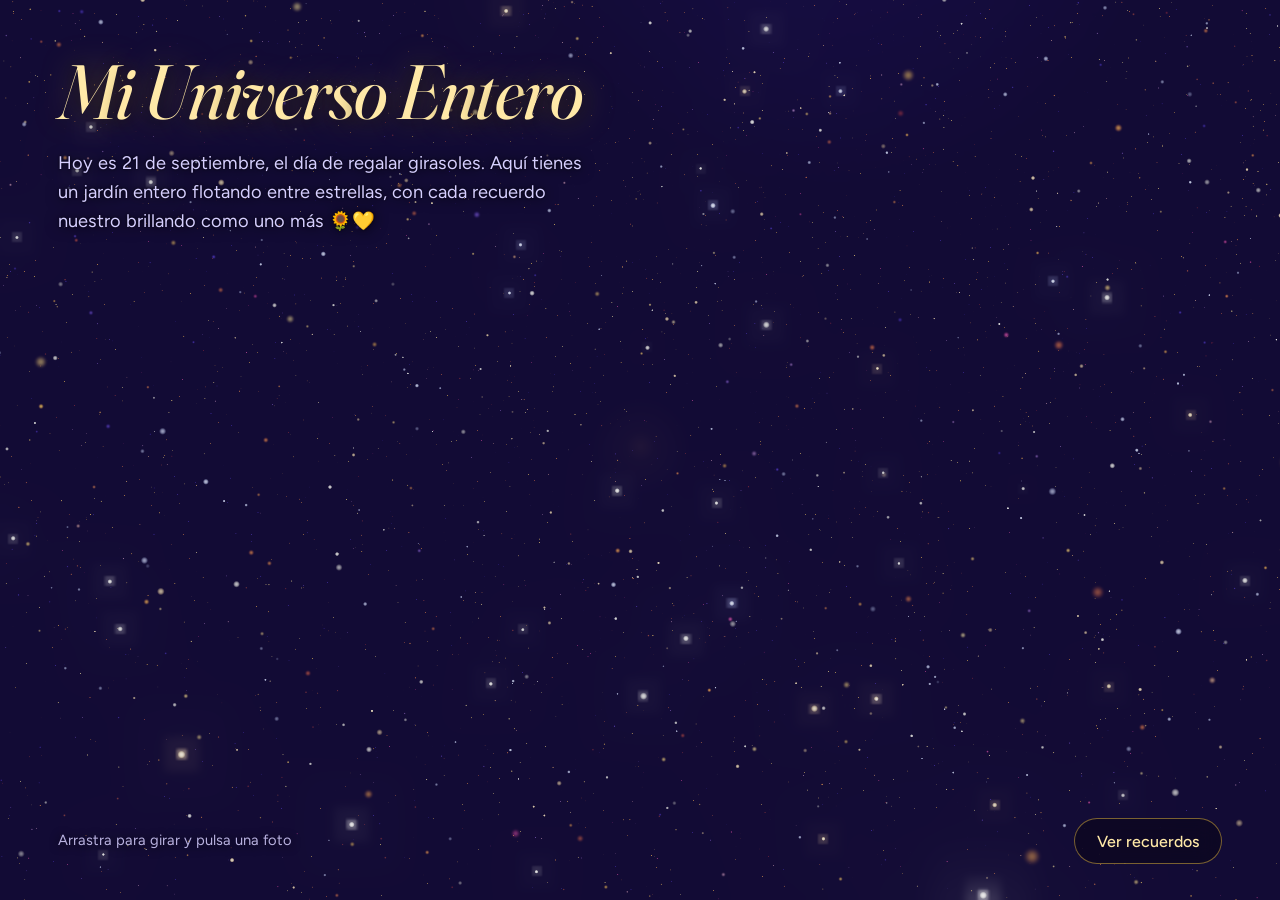
==== commit bc38144f: "Rediseño completo: galaxia-girasol en Three.js - Más de 20 000 estrellas que forman un girasol (filo" ====
--- a/index.html
+++ b/index.html
@@ -1,407 +1,138 @@
 <!DOCTYPE html>
 <html lang="es">
 <head>
-<meta charset="UTF-8">
-<meta name="viewport" content="width=device-width, initial-scale=1, viewport-fit=cover">
-<title>Mi Universo Entero</title>
-<link rel="preconnect" href="https://fonts.googleapis.com">
-<link href="https://fonts.googleapis.com/css2?family=Playfair+Display:wght@600;700&family=Poppins:wght@300;400;500&display=swap" rel="stylesheet">
-<style>
-  :root{
-    --gold:#f5d98b; --pink:#ff7ac8; --cyan:#7ae8ff; --purple:#b58cff;
-    padding-top: env(safe-area-inset-top,0px);
-    padding-bottom: env(safe-area-inset-bottom,0px);
-  }
-  *{box-sizing:border-box;margin:0;padding:0;}
-  html,body{height:100%;background:#03040d;overflow:hidden;font-family:'Poppins',sans-serif;}
-  canvas{display:block;touch-action:none;}
-  #ui{
-    position:fixed;inset:0;pointer-events:none;z-index:10;
-    display:flex;flex-direction:column;align-items:center;justify-content:flex-start;
-    padding-top:calc(6vh + env(safe-area-inset-top,0px));text-align:center;
-  }
-  #titulo{
-    font-family:'Playfair Display',serif;font-weight:700;color:var(--gold);
-    font-size:clamp(1.8rem,5vw,3.2rem);text-shadow:0 0 18px rgba(245,217,139,.6),0 0 40px rgba(255,122,200,.3);
-    opacity:0;letter-spacing:1px;
-  }
-  #dedicatoria{
-    max-width:600px;margin-top:14px;color:#e8e3ff;font-weight:300;
-    font-size:clamp(.9rem,2.2vw,1.15rem);line-height:1.6;opacity:0;padding:0 20px;
-    text-shadow:0 0 10px rgba(181,140,255,.5);
-  }
-  #hint{
-    position:fixed;bottom:calc(4vh + env(safe-area-inset-bottom,0px));left:50%;transform:translateX(-50%);
-    color:#cfc9f5;font-size:.85rem;letter-spacing:.5px;opacity:0;z-index:10;
-  }
-  /* (player removed) */
-  /* Lightbox */
-  #lightbox{
-    position:fixed;inset:0;z-index:30;display:none;align-items:center;justify-content:center;
-    background:rgba(3,4,13,.75);backdrop-filter:blur(6px);
-  }
-  #lb-card{
-    max-width:min(80vw,420px);background:rgba(24,18,45,.85);border:1px solid rgba(245,217,139,.4);
-    border-radius:18px;padding:20px;text-align:center;box-shadow:0 0 40px rgba(181,140,255,.5);
-  }
-  #lb-card img{width:100%;border-radius:12px;display:block;margin-bottom:14px;}
-  #lb-card p{color:#f0ecff;font-size:.95rem;line-height:1.5;}
-  #lb-close{margin-top:14px;background:none;border:1px solid var(--gold);color:var(--gold);
-    padding:6px 18px;border-radius:20px;cursor:pointer;font-family:'Poppins',sans-serif;}
-</style>
+  <meta charset="UTF-8">
+  <meta name="viewport" content="width=device-width, initial-scale=1, viewport-fit=cover">
+  <title>Mi Universo Entero</title>
+  <meta name="description" content="Una galaxia con forma de girasol para el 21 de septiembre, con nuestros recuerdos flotando entre estrellas.">
+  <meta name="theme-color" content="#05030f">
+  <meta property="og:type" content="website">
+  <meta property="og:title" content="Mi Universo Entero">
+  <meta property="og:description" content="Una galaxia con forma de girasol para el 21 de septiembre.">
+  <meta property="og:image" content="https://alejandronicolasdelalamo.github.io/21-de-septiembre/docs/portada.jpg">
+  <link rel="icon" href="assets/favicon.svg" type="image/svg+xml">
+
+  <link rel="preconnect" href="https://fonts.googleapis.com">
+  <link rel="preconnect" href="https://fonts.gstatic.com" crossorigin>
+  <link href="https://fonts.googleapis.com/css2?family=Figtree:wght@400;500;600&family=Fraunces:ital,opsz,wght@0,9..144,400..600;1,9..144,400..600&display=swap" rel="stylesheet">
+  <link rel="stylesheet" href="css/estilos.css">
+
+  <!--
+    Mejora progresiva: sin JavaScript (o sin WebGL) la página es una galería
+    normal de fotos. Este guion marca que hay JavaScript y, si la escena 3D
+    no llega a arrancar por cualquier motivo, devuelve la galería.
+  -->
+  <script>
+    (function () {
+      var raiz = document.documentElement;
+      raiz.classList.add('js');
+      function volverAGaleria() {
+        if (!raiz.classList.contains('con-universo')) raiz.classList.add('sin-webgl');
+      }
+      window.addEventListener('error', volverAGaleria);
+      setTimeout(volverAGaleria, 15000);
+    })();
+  </script>
+
+  <script type="importmap">
+    {
+      "imports": {
+        "three": "./vendor/three/three.module.min.js",
+        "three/addons/": "./vendor/three/addons/"
+      }
+    }
+  </script>
 </head>
 <body>
+  <canvas class="universo" id="universo" aria-hidden="true"></canvas>
 
-<div id="ui">
-  <h1 id="titulo">Mi Universo Entero</h1>
-  <!-- ✏️ CAMBIA AQUÍ el mensaje de dedicatoria -->
-  <p id="dedicatoria">Hoy es 21 de septiembre, el día de regalar girasoles. Aquí tienes un jardín entero flotando entre estrellas, con cada recuerdo nuestro brillando como uno más 🌻💛</p>
-</div>
-<div id="hint">🌻 Desliza para explorar el espacio · toca una foto ✨</div>
+  <header class="cabecera">
+    <!-- ✏️ Título y dedicatoria: cámbialos aquí. -->
+    <h1 class="titulo" id="titulo">Mi Universo Entero</h1>
+    <p class="dedicatoria">Hoy es 21 de septiembre, el día de regalar girasoles. Aquí tienes un jardín entero flotando entre estrellas, con cada recuerdo nuestro brillando como uno más 🌻💛</p>
+  </header>
 
-<!-- music player removed -->
+  <main>
+    <!--
+      ✏️ Las fotos: cada <figure> es un recuerdo. La escena 3D lee esta lista,
+      así que para añadir, quitar o cambiar una foto basta con editarla aquí.
+    -->
+    <section class="recuerdos" id="recuerdos" aria-label="Nuestros recuerdos">
+      <figure class="recuerdo">
+        <img src="assets/fotos/01.jpg" alt="Los dos en un mirador de Granada" width="640" height="640" loading="lazy">
+        <figcaption>Granada, contigo el paisaje siempre es mejor 🌻</figcaption>
+      </figure>
+      <figure class="recuerdo">
+        <img src="assets/fotos/02.jpg" alt="Dándonos un beso" width="640" height="640" loading="lazy">
+        <figcaption>Un beso, mil motivos para quedarme 💫</figcaption>
+      </figure>
+      <figure class="recuerdo">
+        <img src="assets/fotos/03.jpg" alt="Riéndonos juntos" width="640" height="640" loading="lazy">
+        <figcaption>Riéndonos de todo, como siempre 🌻</figcaption>
+      </figure>
+      <figure class="recuerdo">
+        <img src="assets/fotos/04.jpg" alt="Mirándonos" width="640" height="640" loading="lazy">
+        <figcaption>Esa mirada que ya me sé de memoria</figcaption>
+      </figure>
+      <figure class="recuerdo">
+        <img src="assets/fotos/05.jpg" alt="Un beso en un pasillo" width="640" height="640" loading="lazy">
+        <figcaption>Un beso robado en cualquier pasillo 💛</figcaption>
+      </figure>
+      <figure class="recuerdo">
+        <img src="assets/fotos/06.jpg" alt="Juntos de noche" width="640" height="640" loading="lazy">
+        <figcaption>Contigo hasta la noche sabe distinta</figcaption>
+      </figure>
+      <figure class="recuerdo">
+        <img src="assets/fotos/07.jpg" alt="Abrazados" width="640" height="640" loading="lazy">
+        <figcaption>Abrazos que no quiero soltar</figcaption>
+      </figure>
+      <figure class="recuerdo">
+        <img src="assets/fotos/08.jpg" alt="Los dos de paseo" width="640" height="640" loading="lazy">
+        <figcaption>Perdidos por ahí, pero juntos</figcaption>
+      </figure>
+      <figure class="recuerdo">
+        <img src="assets/fotos/09.jpg" alt="Dormidos el uno sobre el otro" width="640" height="640" loading="lazy">
+        <figcaption>Dormidos el uno en el otro 🌻</figcaption>
+      </figure>
+    </section>
+  </main>
 
-<div id="lightbox">
-  <div id="lb-card">
-    <img id="lb-img" src="" alt="">
-    <p id="lb-msg"></p>
-    <button id="lb-close" onclick="cerrarLightbox()">cerrar</button>
+  <div class="controles" id="controles">
+    <p class="pista" id="pista"></p>
+    <button class="boton" id="verRecuerdos" type="button">Ver recuerdos</button>
   </div>
-</div>
 
-<!-- music removed -->
+  <div class="visor" id="visor" role="group" aria-label="Recuerdo ampliado" tabindex="-1" hidden>
+    <button class="visor__boton" id="anterior" type="button" aria-label="Recuerdo anterior">
+      <svg viewBox="0 0 24 24" aria-hidden="true"><path d="M15 5l-7 7 7 7"/></svg>
+    </button>
+    <p class="visor__cuenta" id="cuenta" aria-hidden="true"></p>
+    <button class="visor__boton" id="siguiente" type="button" aria-label="Recuerdo siguiente">
+      <svg viewBox="0 0 24 24" aria-hidden="true"><path d="M9 5l7 7-7 7"/></svg>
+    </button>
+    <button class="visor__boton visor__boton--cerrar" id="cerrar" type="button" aria-label="Volver al universo">
+      <svg viewBox="0 0 24 24" aria-hidden="true"><path d="M6 6l12 12M18 6L6 18"/></svg>
+    </button>
+  </div>
+  <p class="solo-lectores" id="anuncio" aria-live="polite"></p>
 
-<script src="https://cdnjs.cloudflare.com/ajax/libs/three.js/r128/three.min.js"></script>
-<script src="https://cdnjs.cloudflare.com/ajax/libs/gsap/3.12.5/gsap.min.js"></script>
-<script>
-/* =========================================================
-   ✏️ ZONA DE PERSONALIZACIÓN
-   - Cambia src (puedes usar data:image/...;base64,... para que
-     funcione publicado, ya que no se permiten imágenes externas)
-   - Cambia caption por tu mensaje para cada foto
-   ========================================================= */
-const FOTOS = [
-  {src:"[data-uri]", caption:"Granada, contigo el paisaje siempre es mejor 🌻"},
-  {src:"[data-uri]", caption:"Un beso, mil motivos para quedarme 💫"},
-  {src:"[data-uri]", caption:"Riéndonos de todo, como siempre 🌻"},
-  {src:"[data-uri]", caption:"Esa mirada que ya me sé de memoria"},
-  {src:"[data-uri]", caption:"Un beso robado en cualquier pasillo 💛"},
-  {src:"[data-uri]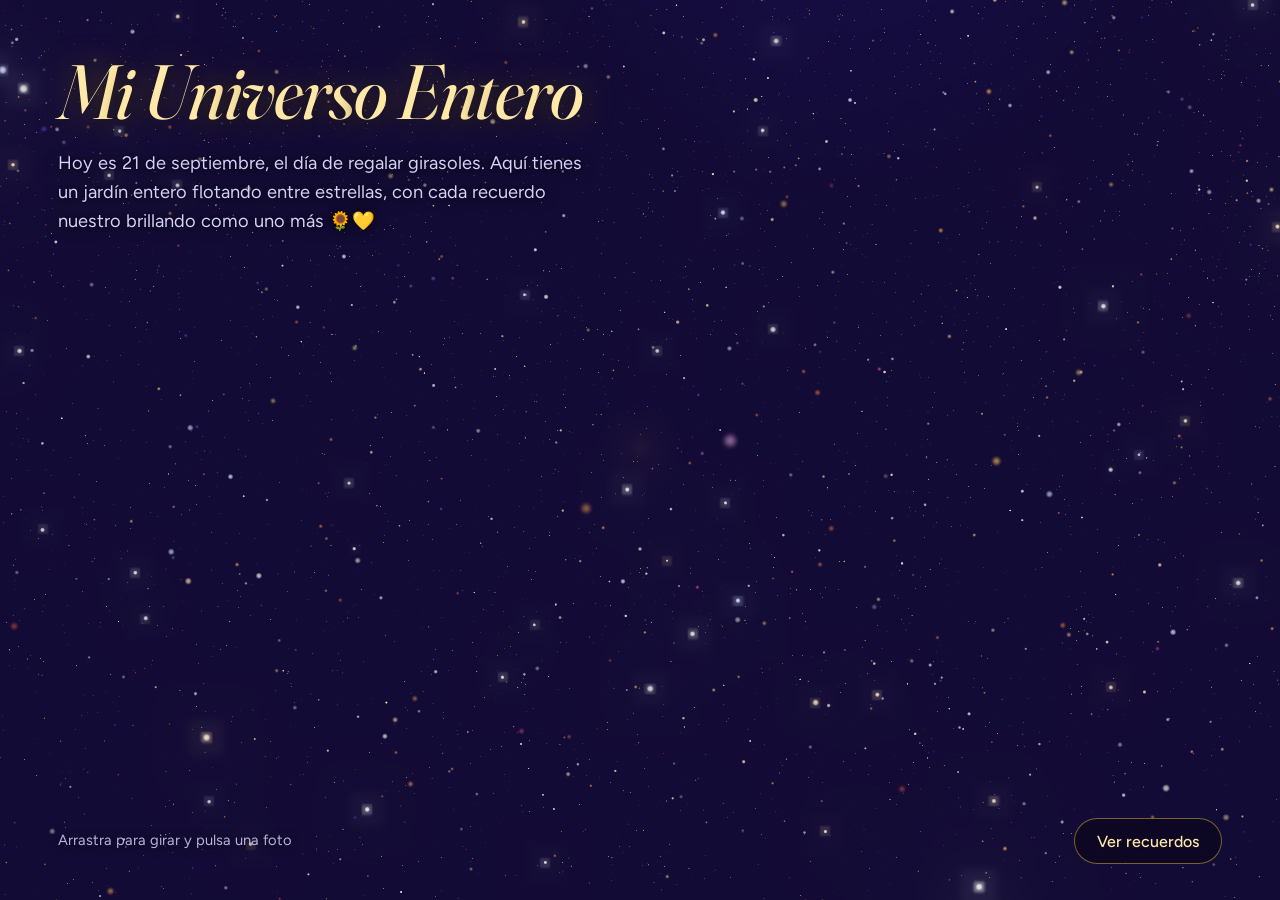
==== commit 3c40a3b6: "Añadir 14 fotos nuevas con su dedicatoria - Recuerdos: de 9 a 23, recortados a cuadrado y sin metada" ====
--- a/index.html
+++ b/index.html
@@ -56,6 +56,7 @@
     <!--
       ✏️ Las fotos: cada <figure> es un recuerdo. La escena 3D lee esta lista,
       así que para añadir, quitar o cambiar una foto basta con editarla aquí.
+      El orden de la lista es el orden en que giran: la siguiente queda a la derecha.
     -->
     <section class="recuerdos" id="recuerdos" aria-label="Nuestros recuerdos">
       <figure class="recuerdo">
@@ -93,6 +94,62 @@
       <figure class="recuerdo">
         <img src="assets/fotos/09.jpg" alt="Dormidos el uno sobre el otro" width="640" height="640" loading="lazy">
         <figcaption>Dormidos el uno en el otro 🌻</figcaption>
+      </figure>
+      <figure class="recuerdo">
+        <img src="assets/fotos/10.jpg" alt="En la exposición del Infierno de Dante, sonriendo a la cámara" width="960" height="960" loading="lazy">
+        <figcaption>Ni el Infierno de Dante nos quita la sonrisa 🔥</figcaption>
+      </figure>
+      <figure class="recuerdo">
+        <img src="assets/fotos/11.jpg" alt="Besándonos en Halloween, disfrazados de Five Nights at Freddy's: él de morado y ella con orejas de zorro y garfio" width="960" height="960" loading="lazy">
+        <figcaption>Halloween: el Hombre Morado y su Foxy 💜🦊</figcaption>
+      </figure>
+      <figure class="recuerdo">
+        <img src="assets/fotos/12.jpg" alt="En Halloween, él con cara de susto y linterna y ella tapándose la cara de la risa" width="960" height="960" loading="lazy">
+        <figcaption>Guardia de noche pillado in fraganti 🔦</figcaption>
+      </figure>
+      <figure class="recuerdo">
+        <img src="assets/fotos/13.jpg" alt="Selfi junto a una pared blanca, ella con el brazo sobre su hombro" width="960" height="960" loading="lazy">
+        <figcaption>Tu brazo en mi hombro y ya estoy en casa</figcaption>
+      </figure>
+      <figure class="recuerdo">
+        <img src="assets/fotos/14.jpg" alt="En una terraza de noche, ella tirando un beso y él con la cara apoyada en la mano" width="960" height="960" loading="lazy">
+        <figcaption>Tú poniendo morritos y yo derretido 😘</figcaption>
+      </figure>
+      <figure class="recuerdo">
+        <img src="assets/fotos/15.jpg" alt="Selfi en el Albaicín con la Alhambra al fondo" width="960" height="960" loading="lazy">
+        <figcaption>La Alhambra de fondo y yo mirándote a ti</figcaption>
+      </figure>
+      <figure class="recuerdo">
+        <img src="assets/fotos/16.jpg" alt="Selfi con chaquetas de cuero, ella asomando por su hombro y tirando un beso" width="960" height="960" loading="lazy">
+        <figcaption>Tus morritos asomando por mi hombro</figcaption>
+      </figure>
+      <figure class="recuerdo">
+        <img src="assets/fotos/17.jpg" alt="Foto en el espejo de un portal: él con muleta le da un beso en la frente y ella sonríe con los ojos cerrados" width="960" height="960" loading="lazy">
+        <figcaption>Cojo pero feliz: tus mimos lo curan todo 🩹</figcaption>
+      </figure>
+      <figure class="recuerdo">
+        <img src="assets/fotos/18.jpg" alt="Foto de recuerdo de un restaurante italiano, abrazados" width="960" height="960" loading="lazy">
+        <figcaption>Cena italiana y tú: el plan perfecto 🍝</figcaption>
+      </figure>
+      <figure class="recuerdo">
+        <img src="assets/fotos/19.jpg" alt="Selfi de noche en una terraza llena de gente" width="960" height="960" loading="lazy">
+        <figcaption>Noche de verano, terraza y tú ✨</figcaption>
+      </figure>
+      <figure class="recuerdo">
+        <img src="assets/fotos/20.jpg" alt="Selfi en un patio de la Alhambra, entre azulejos y yeserías" width="960" height="960" loading="lazy">
+        <figcaption>Perdidos entre los azulejos de la Alhambra</figcaption>
+      </figure>
+      <figure class="recuerdo">
+        <img src="assets/fotos/21.jpg" alt="Flores amarillas creciendo junto a un muro" width="960" height="960" loading="lazy">
+        <figcaption>Flores amarillas, como las que te mereces 🌻</figcaption>
+      </figure>
+      <figure class="recuerdo">
+        <img src="assets/fotos/22.jpg" alt="En casa: él en primer plano, ella en el sillón con el mando y un gato dormido entre los dos" width="960" height="960" loading="lazy">
+        <figcaption>Tú, el mando, el gato y yo: mi hogar 🐱</figcaption>
+      </figure>
+      <figure class="recuerdo">
+        <img src="assets/fotos/23.jpg" alt="Él con la sudadera cerrada hasta los ojos y ella mirándolo desde la cama" width="960" height="960" loading="lazy">
+        <figcaption>Yo de ninja y tú sin entender nada 🥷</figcaption>
       </figure>
     </section>
   </main>
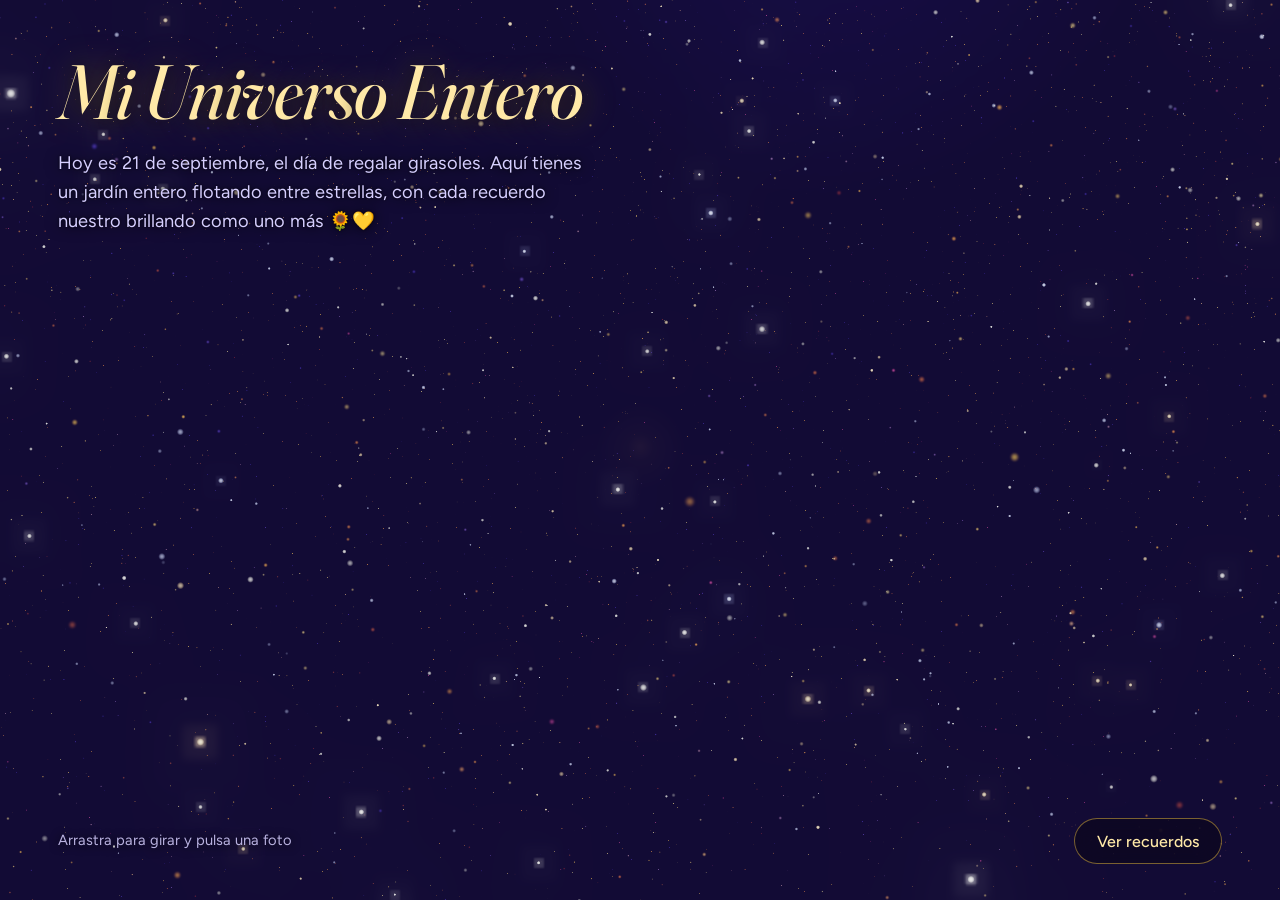
==== commit 20c131e0: "Ordenar los recuerdos cronológicamente - La primera foto abre la galería y la del retiro va segunda " ====
--- a/index.html
+++ b/index.html
@@ -60,76 +60,64 @@
     -->
     <section class="recuerdos" id="recuerdos" aria-label="Nuestros recuerdos">
       <figure class="recuerdo">
-        <img src="assets/fotos/01.jpg" alt="Los dos en un mirador de Granada" width="640" height="640" loading="lazy">
-        <figcaption>Granada, contigo el paisaje siempre es mejor 🌻</figcaption>
+        <img src="assets/fotos/08.jpg" alt="Los dos de paseo" width="640" height="640" loading="lazy">
+        <figcaption>Nuestra primera foto 🌻</figcaption>
       </figure>
       <figure class="recuerdo">
-        <img src="assets/fotos/02.jpg" alt="Dándonos un beso" width="640" height="640" loading="lazy">
-        <figcaption>Un beso, mil motivos para quedarme 💫</figcaption>
+        <img src="assets/fotos/09.jpg" alt="Dormidos el uno sobre el otro" width="640" height="640" loading="lazy">
+        <figcaption>Volviendo del retiro: tú con tu TikTok y yo contigo 😴</figcaption>
+      </figure>
+      <figure class="recuerdo">
+        <img src="assets/fotos/07.jpg" alt="Abrazados" width="640" height="640" loading="lazy">
+        <figcaption>Abrazos que no quiero soltar</figcaption>
+      </figure>
+      <figure class="recuerdo">
+        <img src="assets/fotos/06.jpg" alt="Juntos de noche" width="640" height="640" loading="lazy">
+        <figcaption>Contigo hasta la noche sabe distinta</figcaption>
+      </figure>
+      <figure class="recuerdo">
+        <img src="assets/fotos/18.jpg" alt="Foto de recuerdo de un restaurante italiano, abrazados" width="960" height="960" loading="lazy">
+        <figcaption>Cena italiana y tú: el plan perfecto 🍝</figcaption>
+      </figure>
+      <figure class="recuerdo">
+        <img src="assets/fotos/05.jpg" alt="Un beso en un pasillo" width="640" height="640" loading="lazy">
+        <figcaption>Un beso robado en cualquier pasillo 💛</figcaption>
+      </figure>
+      <figure class="recuerdo">
+        <img src="assets/fotos/04.jpg" alt="Mirándonos" width="640" height="640" loading="lazy">
+        <figcaption>Esa mirada que ya me sé de memoria</figcaption>
+      </figure>
+      <figure class="recuerdo">
+        <img src="assets/fotos/23.jpg" alt="Él con la sudadera cerrada hasta los ojos y ella mirándolo desde la cama" width="960" height="960" loading="lazy">
+        <figcaption>Yo de ninja y tú sin entender nada 🥷</figcaption>
+      </figure>
+      <figure class="recuerdo">
+        <img src="assets/fotos/16.jpg" alt="Selfi con chaquetas de cuero, ella asomando por su hombro y tirando un beso" width="960" height="960" loading="lazy">
+        <figcaption>Tus morritos asomando por mi hombro</figcaption>
       </figure>
       <figure class="recuerdo">
         <img src="assets/fotos/03.jpg" alt="Riéndonos juntos" width="640" height="640" loading="lazy">
         <figcaption>Riéndonos de todo, como siempre 🌻</figcaption>
       </figure>
       <figure class="recuerdo">
-        <img src="assets/fotos/04.jpg" alt="Mirándonos" width="640" height="640" loading="lazy">
-        <figcaption>Esa mirada que ya me sé de memoria</figcaption>
+        <img src="assets/fotos/22.jpg" alt="En casa: él en primer plano, ella en el sillón con el mando y un gato dormido entre los dos" width="960" height="960" loading="lazy">
+        <figcaption>Tú, el mando, el gato y yo: mi hogar 🐱</figcaption>
       </figure>
       <figure class="recuerdo">
-        <img src="assets/fotos/05.jpg" alt="Un beso en un pasillo" width="640" height="640" loading="lazy">
-        <figcaption>Un beso robado en cualquier pasillo 💛</figcaption>
+        <img src="assets/fotos/17.jpg" alt="Foto en el espejo de un portal: él con muleta le da un beso en la frente y ella sonríe con los ojos cerrados" width="960" height="960" loading="lazy">
+        <figcaption>Cojo pero feliz: tus mimos lo curan todo 🩹</figcaption>
       </figure>
       <figure class="recuerdo">
-        <img src="assets/fotos/06.jpg" alt="Juntos de noche" width="640" height="640" loading="lazy">
-        <figcaption>Contigo hasta la noche sabe distinta</figcaption>
-      </figure>
-      <figure class="recuerdo">
-        <img src="assets/fotos/07.jpg" alt="Abrazados" width="640" height="640" loading="lazy">
-        <figcaption>Abrazos que no quiero soltar</figcaption>
-      </figure>
-      <figure class="recuerdo">
-        <img src="assets/fotos/08.jpg" alt="Los dos de paseo" width="640" height="640" loading="lazy">
-        <figcaption>Perdidos por ahí, pero juntos</figcaption>
-      </figure>
-      <figure class="recuerdo">
-        <img src="assets/fotos/09.jpg" alt="Dormidos el uno sobre el otro" width="640" height="640" loading="lazy">
-        <figcaption>Dormidos el uno en el otro 🌻</figcaption>
-      </figure>
-      <figure class="recuerdo">
-        <img src="assets/fotos/10.jpg" alt="En la exposición del Infierno de Dante, sonriendo a la cámara" width="960" height="960" loading="lazy">
-        <figcaption>Ni el Infierno de Dante nos quita la sonrisa 🔥</figcaption>
-      </figure>
-      <figure class="recuerdo">
-        <img src="assets/fotos/11.jpg" alt="Besándonos en Halloween, disfrazados de Five Nights at Freddy's: él de morado y ella con orejas de zorro y garfio" width="960" height="960" loading="lazy">
-        <figcaption>Halloween: el Hombre Morado y su Foxy 💜🦊</figcaption>
-      </figure>
-      <figure class="recuerdo">
-        <img src="assets/fotos/12.jpg" alt="En Halloween, él con cara de susto y linterna y ella tapándose la cara de la risa" width="960" height="960" loading="lazy">
-        <figcaption>Guardia de noche pillado in fraganti 🔦</figcaption>
-      </figure>
-      <figure class="recuerdo">
-        <img src="assets/fotos/13.jpg" alt="Selfi junto a una pared blanca, ella con el brazo sobre su hombro" width="960" height="960" loading="lazy">
-        <figcaption>Tu brazo en mi hombro y ya estoy en casa</figcaption>
+        <img src="assets/fotos/15.jpg" alt="Selfi en el Albaicín con la Alhambra al fondo" width="960" height="960" loading="lazy">
+        <figcaption>La Alhambra de fondo y yo mirándote a ti</figcaption>
       </figure>
       <figure class="recuerdo">
         <img src="assets/fotos/14.jpg" alt="En una terraza de noche, ella tirando un beso y él con la cara apoyada en la mano" width="960" height="960" loading="lazy">
         <figcaption>Tú poniendo morritos y yo derretido 😘</figcaption>
       </figure>
       <figure class="recuerdo">
-        <img src="assets/fotos/15.jpg" alt="Selfi en el Albaicín con la Alhambra al fondo" width="960" height="960" loading="lazy">
-        <figcaption>La Alhambra de fondo y yo mirándote a ti</figcaption>
-      </figure>
-      <figure class="recuerdo">
-        <img src="assets/fotos/16.jpg" alt="Selfi con chaquetas de cuero, ella asomando por su hombro y tirando un beso" width="960" height="960" loading="lazy">
-        <figcaption>Tus morritos asomando por mi hombro</figcaption>
-      </figure>
-      <figure class="recuerdo">
-        <img src="assets/fotos/17.jpg" alt="Foto en el espejo de un portal: él con muleta le da un beso en la frente y ella sonríe con los ojos cerrados" width="960" height="960" loading="lazy">
-        <figcaption>Cojo pero feliz: tus mimos lo curan todo 🩹</figcaption>
-      </figure>
-      <figure class="recuerdo">
-        <img src="assets/fotos/18.jpg" alt="Foto de recuerdo de un restaurante italiano, abrazados" width="960" height="960" loading="lazy">
-        <figcaption>Cena italiana y tú: el plan perfecto 🍝</figcaption>
+        <img src="assets/fotos/13.jpg" alt="Selfi junto a una pared blanca, ella con el brazo sobre su hombro" width="960" height="960" loading="lazy">
+        <figcaption>Tu brazo en mi hombro y ya estoy en casa</figcaption>
       </figure>
       <figure class="recuerdo">
         <img src="assets/fotos/19.jpg" alt="Selfi de noche en una terraza llena de gente" width="960" height="960" loading="lazy">
@@ -144,12 +132,24 @@
         <figcaption>Flores amarillas, como las que te mereces 🌻</figcaption>
       </figure>
       <figure class="recuerdo">
-        <img src="assets/fotos/22.jpg" alt="En casa: él en primer plano, ella en el sillón con el mando y un gato dormido entre los dos" width="960" height="960" loading="lazy">
-        <figcaption>Tú, el mando, el gato y yo: mi hogar 🐱</figcaption>
+        <img src="assets/fotos/02.jpg" alt="Dándonos un beso" width="640" height="640" loading="lazy">
+        <figcaption>Un beso, mil motivos para quedarme 💫</figcaption>
       </figure>
       <figure class="recuerdo">
-        <img src="assets/fotos/23.jpg" alt="Él con la sudadera cerrada hasta los ojos y ella mirándolo desde la cama" width="960" height="960" loading="lazy">
-        <figcaption>Yo de ninja y tú sin entender nada 🥷</figcaption>
+        <img src="assets/fotos/01.jpg" alt="Los dos en un mirador de Granada" width="640" height="640" loading="lazy">
+        <figcaption>Granada, contigo el paisaje siempre es mejor 🌻</figcaption>
+      </figure>
+      <figure class="recuerdo">
+        <img src="assets/fotos/11.jpg" alt="Besándonos en Halloween, disfrazados de Five Nights at Freddy's: él de morado y ella con orejas de zorro y garfio" width="960" height="960" loading="lazy">
+        <figcaption>Halloween: el Hombre Morado y su Foxy 💜🦊</figcaption>
+      </figure>
+      <figure class="recuerdo">
+        <img src="assets/fotos/12.jpg" alt="En Halloween, él con cara de susto y linterna y ella tapándose la cara de la risa" width="960" height="960" loading="lazy">
+        <figcaption>Guardia de noche pillado in fraganti 🔦</figcaption>
+      </figure>
+      <figure class="recuerdo">
+        <img src="assets/fotos/10.jpg" alt="En la exposición del Infierno de Dante, sonriendo a la cámara" width="960" height="960" loading="lazy">
+        <figcaption>Ni el Infierno de Dante nos quita la sonrisa 🔥</figcaption>
       </figure>
     </section>
   </main>
